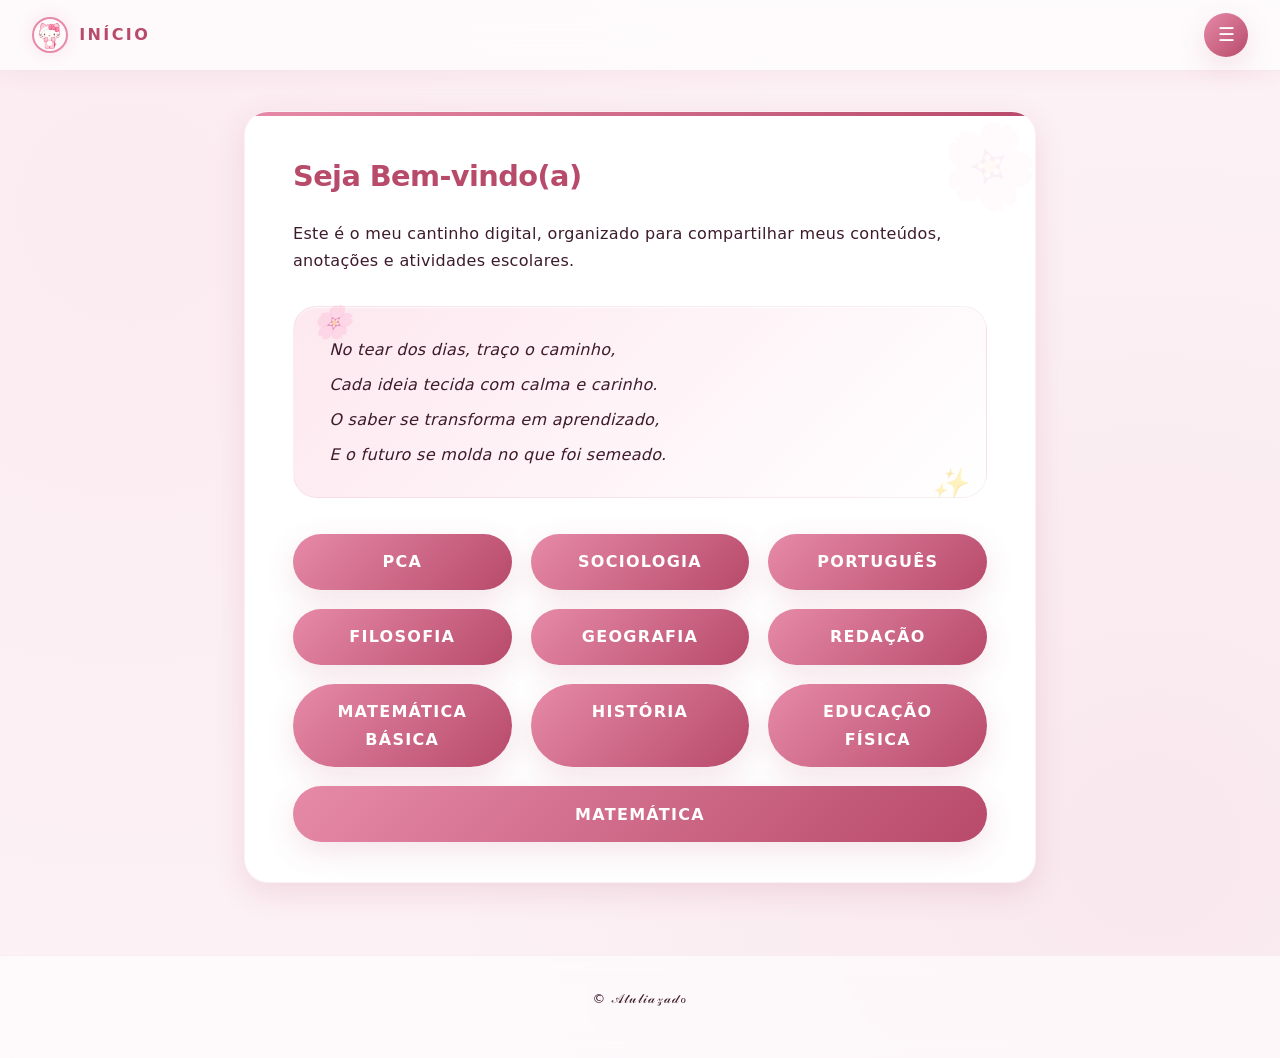
==== index.html @ c8bca0cf "Add files via upload" ====
<!DOCTYPE html>
<html lang="pt-BR">
<head>
  <meta charset="UTF-8">
  <meta name="viewport" content="width=device-width, initial-scale=1.0">
  <title>Início</title>
  <link rel="stylesheet" href="styles.css">
</head>
<body>

  <header>
    <div class="logo">
  <img src="Fofo.gif" class="logo-img" alt="Logo">
  <span>INÍCIO</span>
</div>

    
    <div class="menu-container">
      <!-- Botão Redondo com Ícone Hambúrguer (3 Linhas) -->
      <button class="menu-btn" id="menuBtn" aria-label="Abrir Menu">&#9776;</button>
      
      <!-- Menu Dropdown Oculto -->
      <nav class="dropdown-menu" id="dropdownMenu">
        <span>Navegação</span>
        <ul>
          <li><a href="index.html">Início</a></li>
          <li><a href="pca.html">PCA</a></li>
          <li><a href="redacao.html">Redação</a></li>
          <li><a href="edc.html">Educação Física</a></li>
          <li><a href="filosofia.html">Filosofia</a></li>
          <li><a href="geografia.html">Geografia</a></li>
          <li><a href="historia.html">História</a></li>
          <li><a href="matematica.html">Matemática Básica</a></li>
          <li><a href="matematicaa.html">Matemática</a></li>
        </ul>
      </nav>
    </div>
  </header>

  <main>
    <section class="welcome-card">
      <h1>Seja Bem-vindo(a)</h1>
      <p>Este é o meu cantinho digital, organizado para compartilhar meus conteúdos, anotações e atividades escolares.</p>
      
      <div class="poem">
        <p>No tear dos dias, traço o caminho,</p>
        <p>Cada ideia tecida com calma e carinho.</p>
        <p>O saber se transforma em aprendizado,</p>
        <p>E o futuro se molda no que foi semeado.</p>
      </div>

      <div class="buttons-container">
        <a href="pca.html" class="btn">PCA</a>
        <a href="sociologia.html" class="btn">Sociologia</a>
        <a href="portugues.html" class="btn">Português</a>
        <a href="filosofia.html" class="btn">Filosofia</a>
        <a href="geografia.html" class="btn">Geografia</a>
        <a href="redacao.html" class="btn">Redação</a>
        <a href="matematica.html" class ="btn">Matemática Básica</a>
        <a href="historia.html" class="btn">História</a>
        <a href="edc.html" class="btn">Educação Física</a>
        <a href="matematicaa.html" class="btn">Matemática</a>
        
      </div>
    </section>
  </main>

  <footer>
    <p>&copy; 𝒜𝓉𝓊𝓁𝒾𝒶𝓏𝒶𝒹ℴ</p>
  </footer>

  <script>
    const menuBtn = document.getElementById('menuBtn');
    const dropdownMenu = document.getElementById('dropdownMenu');

    // Abre e fecha o menu ao clicar no botão
    menuBtn.addEventListener('click', (e) => {
      e.stopPropagation();
      dropdownMenu.classList.toggle('active');
    });

    // Fecha o menu ao clicar fora dele
    document.addEventListener('click', () => {
      dropdownMenu.classList.remove('active');
    });
  </script>

</body>
</html>
---- styles.css ----
/* =========================================================
   1. RESET E VARIÁVEIS - VERSÃO SOFT & ARREDONDADA
   ========================================================= */
* {
  margin: 0;
  padding: 0;
  box-sizing: border-box;
}

:root {
  --bg-page: #fcf1f5;           /* rosa chá suave */
  --bg-card: #ffffff;
  --text-main: #3d1b2c;
  --text-muted: #a06b7e;
  --accent-primary: #e68aa8;    /* rosa principal */
  --accent-dark: #b84a6a;
  --accent-soft: #fde8ef;
  --accent-light: #fcd5e3;
  --accent-glow: #f4b8cd;
  --border-soft: #e8d0d8;
  --font-main: 'Segoe UI', 'Poppins', system-ui, sans-serif;
  --shadow-soft: 0 10px 30px rgba(184, 74, 106, 0.15);
  --shadow-hover: 0 15px 40px rgba(184, 74, 106, 0.25);
  --radius-card: 24px;
  --radius-btn: 50px;
}

body {
  font-family: var(--font-main);
  background: var(--bg-page);
  color: var(--text-main);
  line-height: 1.7;
  letter-spacing: 0.02em;
  display: flex;
  flex-direction: column;
  min-height: 100vh;
  background-image: 
    radial-gradient(circle at 10% 20%, rgba(230, 138, 168, 0.05) 0%, transparent 50%),
    radial-gradient(circle at 90% 80%, rgba(184, 74, 106, 0.05) 0%, transparent 50%);
}

/* =========================================================
   2. HEADER - GLASSMORPHISM ROSA
   ========================================================= */
header {
  background: rgba(255, 255, 255, 0.7);
  backdrop-filter: blur(20px);
  -webkit-backdrop-filter: blur(20px);
  border-bottom: 1px solid rgba(184, 74, 106, 0.1);
  padding: 0.8rem 2rem;
  display: flex;
  justify-content: space-between;
  align-items: center;
  position: sticky;
  top: 0;
  z-index: 1000;
  box-shadow: 0 4px 20px rgba(184, 74, 106, 0.06);
}

.logo {
  display: flex;
  align-items: center;
  gap: 0.7rem;
  font-size: 1rem;
  font-weight: 700;
  color: var(--accent-dark);
  text-transform: uppercase;
  letter-spacing: 0.15em;
}

.logo-img {
  width: 36px;
  height: 36px;
  object-fit: cover;
  border-radius: 50% !important;
  border: 2px solid var(--accent-primary);
  box-shadow: 0 0 20px rgba(230, 138, 168, 0.2);
  transition: transform 0.3s ease;
}

.logo-img:hover {
  transform: scale(1.05) rotate(-5deg);
}

/* =========================================================
   3. MENU DROPDOWN - BOTÃO GLASS
   ========================================================= */
.menu-container {
  position: relative;
}

.menu-btn {
  background: linear-gradient(135deg, var(--accent-primary), var(--accent-dark));
  color: #fff;
  border: none;
  width: 44px;
  height: 44px;
  border-radius: 50% !important;
  font-size: 1.2rem;
  display: flex;
  align-items: center;
  justify-content: center;
  cursor: pointer;
  box-shadow: var(--shadow-soft);
  transition: all 0.3s cubic-bezier(0.34, 1.56, 0.64, 1);
}

.menu-btn:hover {
  transform: scale(1.08) rotate(90deg);
  box-shadow: var(--shadow-hover);
}

.menu-btn:active {
  transform: scale(0.92);
}

.dropdown-menu {
  display: none;
  position: absolute;
  right: 0;
  top: 130%;
  background: rgba(255, 255, 255, 0.9);
  backdrop-filter: blur(20px);
  -webkit-backdrop-filter: blur(20px);
  border: 1px solid rgba(184, 74, 106, 0.1);
  border-radius: var(--radius-card) !important;
  padding: 0.8rem 1rem;
  min-width: 200px;
  box-shadow: var(--shadow-hover);
  z-index: 1000;
}

.dropdown-menu.active {
  display: block;
  animation: slideDown 0.25s ease forwards;
}

@keyframes slideDown {
  from {
    opacity: 0;
    transform: translateY(-10px) scale(0.95);
  }
  to {
    opacity: 1;
    transform: translateY(0) scale(1);
  }
}

.dropdown-menu span {
  display: block;
  font-size: 0.7rem;
  font-weight: 700;
  color: var(--text-muted);
  text-transform: uppercase;
  letter-spacing: 0.2em;
  margin-bottom: 0.6rem;
  padding-bottom: 0.4rem;
  border-bottom: 2px solid var(--accent-light);
}

.dropdown-menu ul {
  list-style: none;
  display: flex;
  flex-direction: column;
  gap: 0.2rem;
  padding: 0;
  margin: 0;
}

.dropdown-menu a {
  text-decoration: none;
  color: var(--text-main);
  font-weight: 600;
  font-size: 0.85rem;
  display: block;
  padding: 0.5rem 0.8rem;
  border-radius: 12px !important;
  transition: all 0.2s ease;
}

.dropdown-menu a:hover {
  background: var(--accent-soft);
  color: var(--accent-dark);
  transform: translateX(4px);
}

/* =========================================================
   4. CONTEÚDO PRINCIPAL - CARDS FLUÍDOS
   ========================================================= */
main {
  max-width: 840px;
  width: 100%;
  margin: 2.5rem auto;
  padding: 0 1.5rem;
  flex: 1;
}

.welcome-card {
  background: var(--bg-card);
  border: 1px solid rgba(184, 74, 106, 0.08);
  border-radius: var(--radius-card) !important;
  padding: 2.5rem 3rem;
  margin-bottom: 2rem;
  box-shadow: var(--shadow-soft);
  position: relative;
  overflow: hidden;
  transition: box-shadow 0.3s ease;
}

.welcome-card:hover {
  box-shadow: var(--shadow-hover);
}

.welcome-card::before {
  content: '🌸';
  position: absolute;
  top: -15px;
  right: -5px;
  font-size: 5rem;
  opacity: 0.06;
  transform: rotate(20deg);
}

.welcome-card::after {
  content: '';
  position: absolute;
  top: 0;
  left: 0;
  right: 0;
  height: 4px;
  background: linear-gradient(90deg, var(--accent-primary), var(--accent-dark), var(--accent-primary));
  background-size: 200% 100%;
  animation: gradientMove 3s ease infinite;
}

@keyframes gradientMove {
  0%, 100% { background-position: 0% 50%; }
  50% { background-position: 100% 50%; }
}

h1 {
  font-size: 1.8rem;
  font-weight: 800;
  color: var(--accent-dark);
  margin-bottom: 1.2rem;
  letter-spacing: -0.02em;
}

h1 .emoji {
  font-size: 1.6rem;
}

h1 .highlight {
  background: linear-gradient(135deg, var(--accent-primary), var(--accent-dark));
  -webkit-background-clip: text;
  -webkit-text-fill-color: transparent;
  background-clip: text;
}

p {
  margin-bottom: 1rem;
  color: var(--text-main);
}

p .highlight-text {
  color: var(--accent-dark);
  font-weight: 600;
}

.poem {
  margin: 2rem 0;
  padding: 1.8rem 2.2rem;
  background: linear-gradient(135deg, var(--accent-soft), #fff);
  border-radius: var(--radius-card) !important;
  border: 1px solid rgba(184, 74, 106, 0.08);
  font-style: italic;
  position: relative;
  box-shadow: inset 0 1px 0 rgba(255,255,255,0.8);
}

.poem::before {
  content: '🌸';
  position: absolute;
  top: -12px;
  left: 18px;
  font-size: 2rem;
  opacity: 0.4;
}

.poem::after {
  content: '✨';
  position: absolute;
  bottom: -10px;
  right: 18px;
  font-size: 1.8rem;
  opacity: 0.3;
}

.poem p {
  margin-bottom: 0.5rem;
  color: var(--text-main);
}

.poem p:last-child {
  margin-bottom: 0;
}

.buttons-container {
  display: flex;
  gap: 1.2rem;
  margin-top: 2.2rem;
  flex-wrap: wrap;
}

.btn {
  display: inline-block;
  padding: 0.9rem 2rem;
  background: linear-gradient(135deg, var(--accent-primary), var(--accent-dark));
  color: #ffffff;
  text-decoration: none;
  font-weight: 700;
  letter-spacing: 0.08em;
  text-transform: uppercase;
  border: none;
  border-radius: var(--radius-btn) !important;
  box-shadow: var(--shadow-soft);
  transition: all 0.3s cubic-bezier(0.34, 1.56, 0.64, 1);
  text-align: center;
  flex: 1;
  min-width: 200px;
  position: relative;
  overflow: hidden;
}

.btn::before {
  content: '';
  position: absolute;
  top: 0;
  left: -100%;
  width: 100%;
  height: 100%;
  background: linear-gradient(90deg, transparent, rgba(255,255,255,0.2), transparent);
  transition: left 0.5s ease;
}

.btn:hover::before {
  left: 100%;
}

.btn:hover {
  transform: translateY(-3px) scale(1.02);
  box-shadow: var(--shadow-hover);
}

.btn:active {
  transform: scale(0.96);
}

.btn-outline {
  background: transparent;
  color: var(--accent-dark);
  border: 2px solid var(--accent-primary);
  box-shadow: none;
}

.btn-outline::before {
  display: none;
}

.btn-outline:hover {
  background: var(--accent-primary);
  color: #fff;
  border-color: var(--accent-primary);
}

footer {
  background: rgba(255, 255, 255, 0.6);
  backdrop-filter: blur(10px);
  -webkit-backdrop-filter: blur(10px);
  border-top: 1px solid rgba(184, 74, 106, 0.06);
  text-align: center;
  padding: 2rem;
  font-size: 0.8rem;
  letter-spacing: 0.1em;
  color: var(--text-muted);
  font-weight: 500;
}

footer .heart {
  color: var(--accent-primary);
  display: inline-block;
  animation: heartbeat 1.5s ease-in-out infinite;
}

@keyframes heartbeat {
  0%, 100% { transform: scale(1); }
  14% { transform: scale(1.2); }
  28% { transform: scale(1); }
  42% { transform: scale(1.15); }
  70% { transform: scale(1); }
}

/* =========================================================
   5. RESPONSIVIDADE
   ========================================================= */
@media (max-width: 640px) {
  header {
    padding: 0.6rem 1.2rem;
  }

  .logo {
    font-size: 0.75rem;
    gap: 0.5rem;
  }

  .logo-img {
    width: 30px;
    height: 30px;
  }

  .welcome-card {
    padding: 1.5rem 1.2rem;
    border-radius: 18px !important;
  }

  .welcome-card::before {
    font-size: 3.5rem;
    top: -10px;
  }

  h1 {
    font-size: 1.3rem;
  }

  .poem {
    padding: 1.2rem 1.2rem;
    border-radius: 18px !important;
  }

  .poem::before {
    font-size: 1.4rem;
    top: -10px;
    left: 12px;
  }

  .poem::after {
    font-size: 1.2rem;
    bottom: -8px;
    right: 12px;
  }

  .buttons-container {
    flex-direction: column;
    gap: 0.8rem;
  }

  .btn {
    width: 100%;
    min-width: unset;
    padding: 0.8rem 1.2rem;
  }

  .menu-btn {
    width: 40px;
    height: 40px;
    font-size: 1rem;
  }

  .dropdown-menu {
    min-width: 170px;
    right: -5px;
    border-radius: 18px !important;
  }
}

/* =========================================================
   6. DETALHES EXTRAS
   ========================================================= */

/* Links normais com estilo fofo */
a:not(.btn):not(.dropdown-menu a) {
  color: var(--accent-dark);
  text-decoration: none;
  font-weight: 600;
  border-bottom: 2px solid var(--accent-light);
  transition: all 0.2s ease;
}

a:not(.btn):not(.dropdown-menu a):hover {
  color: var(--accent-primary);
  border-bottom-color: var(--accent-primary);
}

/* Scrollbar personalizada rosinha arredondada */
::-webkit-scrollbar {
  width: 8px;
}

::-webkit-scrollbar-track {
  background: var(--bg-page);
  border-radius: 10px;
}

::-webkit-scrollbar-thumb {
  background: linear-gradient(180deg, var(--accent-primary), var(--accent-dark));
  border-radius: 10px;
}

::-webkit-scrollbar-thumb:hover {
  background: var(--accent-dark);
}

/* Seleção de texto rosinha */
::selection {
  background: var(--accent-primary);
  color: #ffffff;
}

::-moz-selection {
  background: var(--accent-primary);
  color: #ffffff;
}

/* Animação de entrada suave */
.welcome-card, .poem {
  animation: fadeUp 0.6s ease forwards;
}

@keyframes fadeUp {
  from {
    opacity: 0;
    transform: translateY(20px);
  }
  to {
    opacity: 1;
    transform: translateY(0);
  }
}
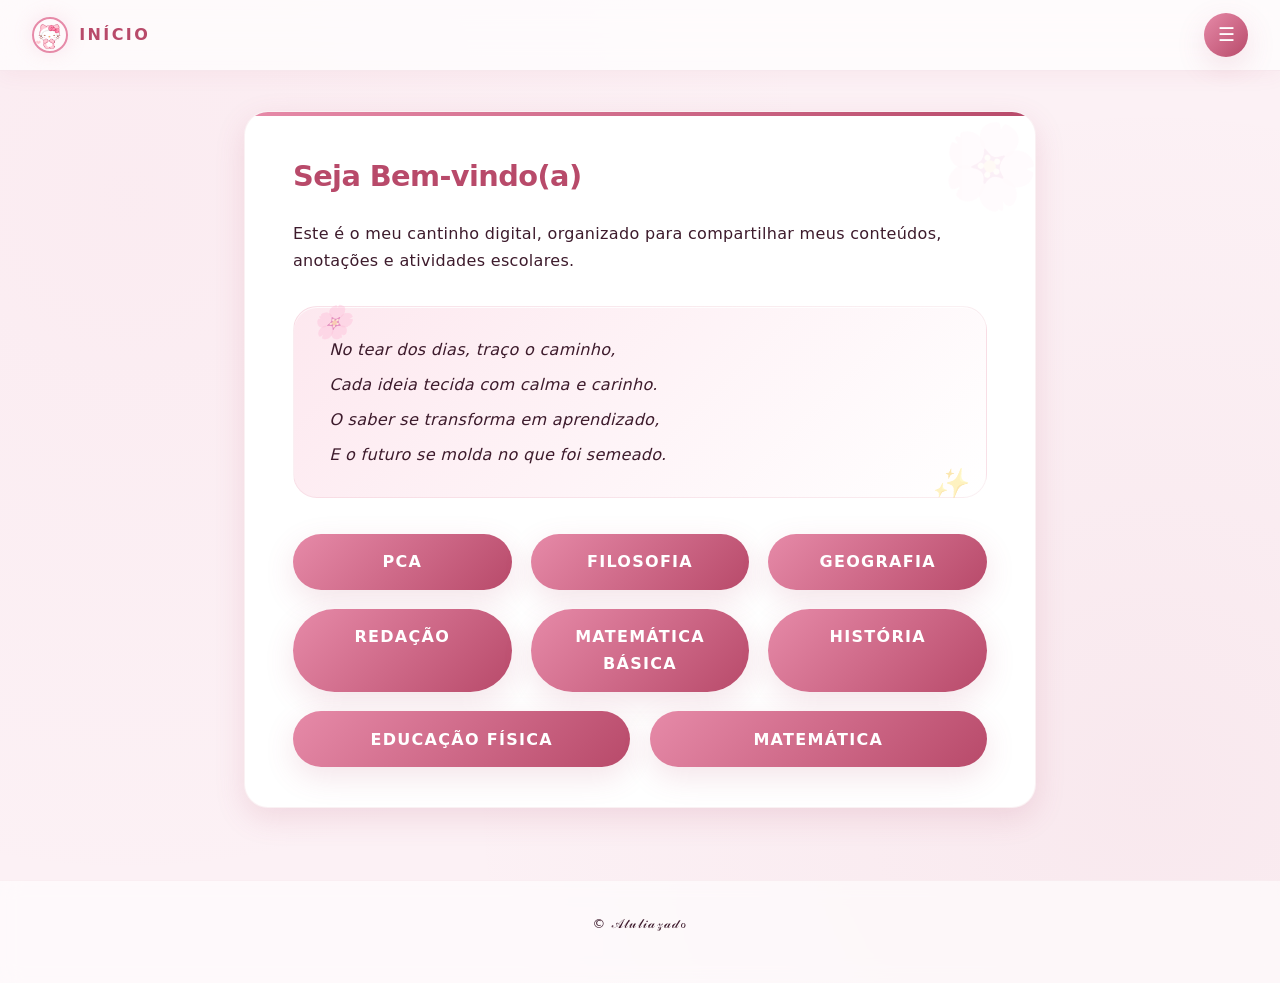
==== commit 899f5311: "Remove links to Sociologia and Português Removed links to 'Sociologia' and 'Português' from buttons." ====
--- a/index.html
+++ b/index.html
@@ -51,8 +51,6 @@
 
       <div class="buttons-container">
         <a href="pca.html" class="btn">PCA</a>
-        <a href="sociologia.html" class="btn">Sociologia</a>
-        <a href="portugues.html" class="btn">Português</a>
         <a href="filosofia.html" class="btn">Filosofia</a>
         <a href="geografia.html" class="btn">Geografia</a>
         <a href="redacao.html" class="btn">Redação</a>
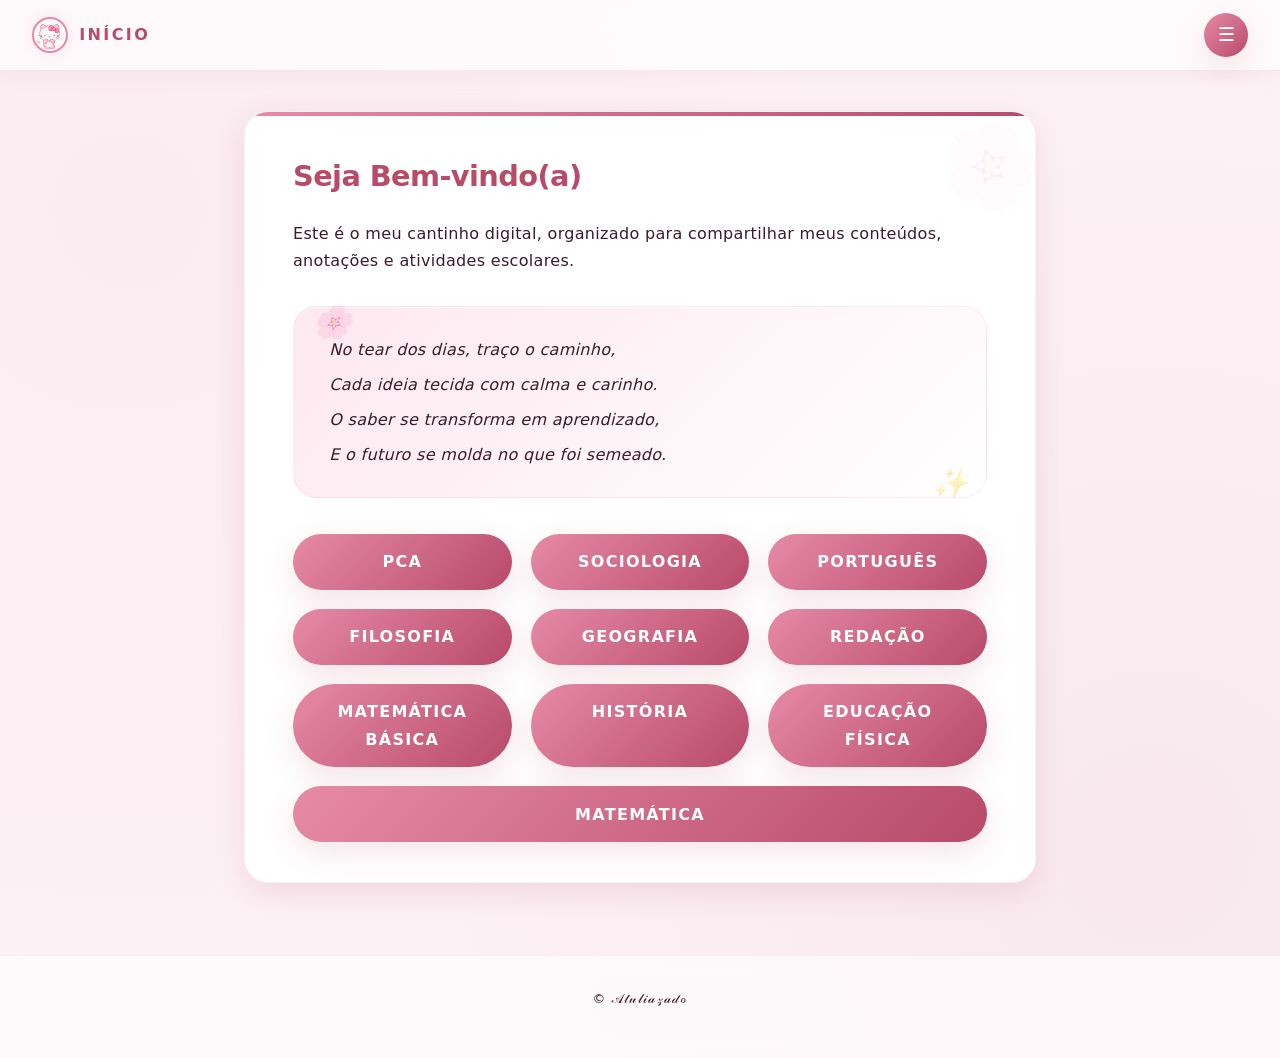
==== commit a9fca344: "Add files via upload" ====
--- a/index.html
+++ b/index.html
@@ -51,6 +51,8 @@
 
       <div class="buttons-container">
         <a href="pca.html" class="btn">PCA</a>
+        <a href="sociologia.html" class="btn">Sociologia</a>
+        <a href="portugues.html" class="btn">Português</a>
         <a href="filosofia.html" class="btn">Filosofia</a>
         <a href="geografia.html" class="btn">Geografia</a>
         <a href="redacao.html" class="btn">Redação</a>
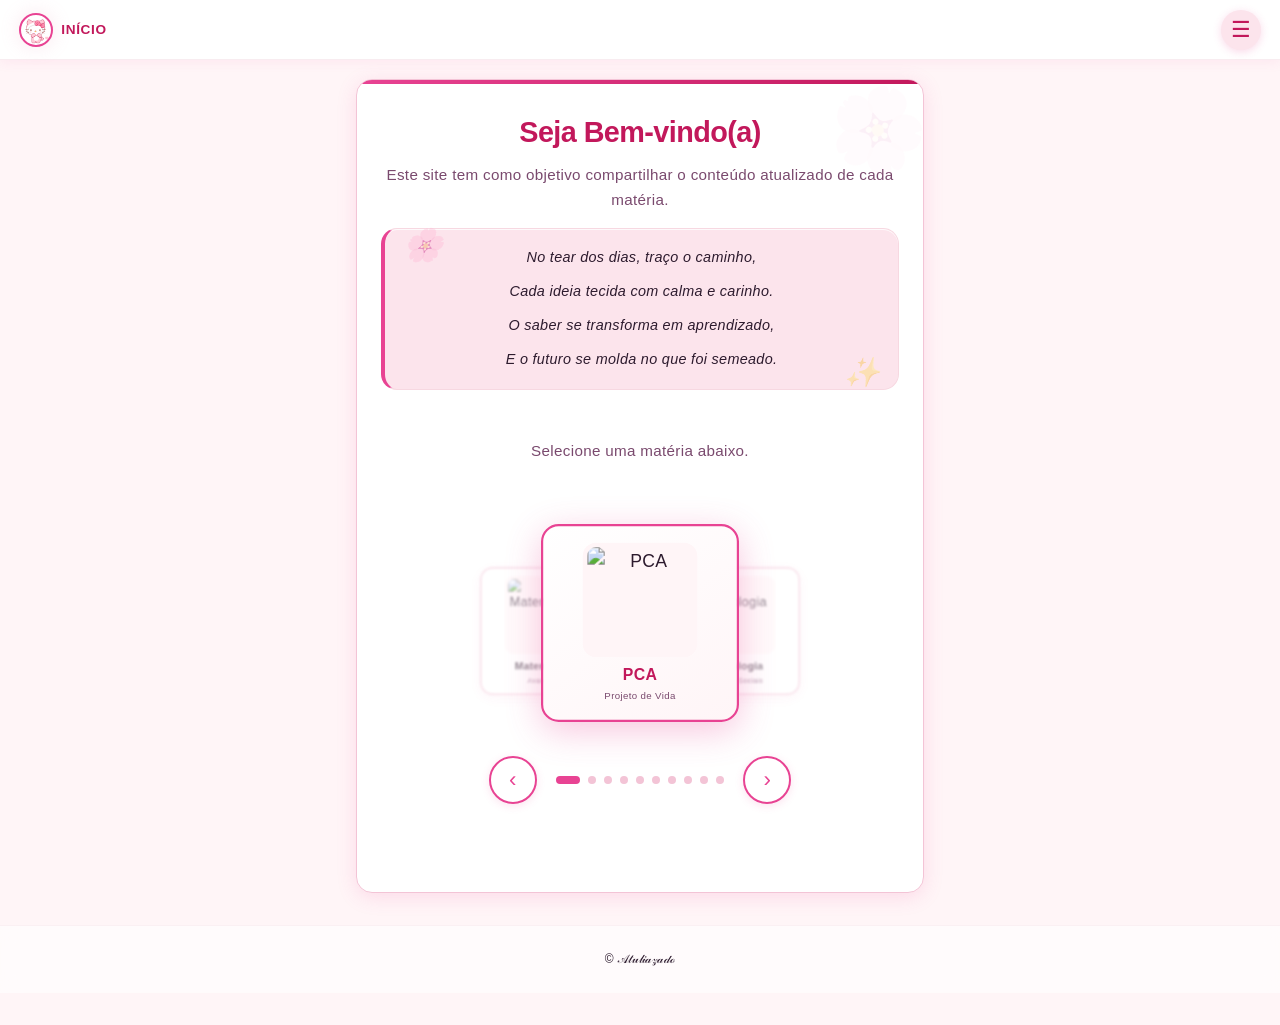
==== commit 52b1d092: "Enhance layout with CSS variables and style updates Added CSS variables and styles for layout and de" ====
--- a/index.html
+++ b/index.html
@@ -2,24 +2,566 @@
 <html lang="pt-BR">
 <head>
   <meta charset="UTF-8">
-  <meta name="viewport" content="width=device-width, initial-scale=1.0">
+  <meta name="viewport" content="width=device-width, initial-scale=1.0, maximum-scale=1.0, user-scalable=no">
   <title>Início</title>
   <link rel="stylesheet" href="styles.css">
+  <style>
+    /* =========================================================
+       RESET E VARIÁVEIS - TOM ROSA
+       ========================================================= */
+    :root {
+      --accent-primary: #E84393;
+      --accent-dark: #C2185B;
+      --accent-soft: #FCE4EC;
+      --accent-light: #F8BBD0;
+      --accent-gradient: linear-gradient(135deg, #E84393, #C2185B);
+      --bg-page: #FFF5F7;
+      --bg-card: #FFFFFF;
+      --text-main: #2D1B2E;
+      --text-muted: #7A4A6E;
+      --border-soft: #F3C4D6;
+      --shadow-soft: 0 4px 20px rgba(232, 67, 147, 0.15);
+      --radius-card: 16px;
+    }
+
+    * {
+      margin: 0;
+      padding: 0;
+      box-sizing: border-box;
+    }
+
+    body {
+      font-family: -apple-system, BlinkMacSystemFont, 'Segoe UI', Roboto, sans-serif;
+      background: var(--bg-page);
+      color: var(--text-main);
+      line-height: 1.6;
+      min-height: 100vh;
+      overflow-x: hidden;
+      padding-bottom: 2rem;
+      -webkit-tap-highlight-color: transparent;
+    }
+
+    /* =========================================================
+       HEADER - LOGO MENOR
+       ========================================================= */
+    header {
+      display: flex;
+      justify-content: space-between;
+      align-items: center;
+      padding: 0.6rem 1.2rem;
+      background: var(--bg-card);
+      box-shadow: 0 2px 12px rgba(232, 67, 147, 0.08);
+      position: sticky;
+      top: 0;
+      z-index: 100;
+      backdrop-filter: blur(12px);
+      -webkit-backdrop-filter: blur(12px);
+      background: rgba(255, 255, 255, 0.92);
+    }
+
+    .logo {
+      display: flex;
+      align-items: center;
+      gap: 0.5rem;
+      font-weight: 700;
+      font-size: 0.95rem;
+      color: var(--accent-dark);
+      text-decoration: none;
+    }
+
+    .logo-img {
+      width: 34px;
+      height: 34px;
+      border-radius: 50% !important;
+      object-fit: cover;
+      border: 2px solid var(--accent-primary);
+    }
+
+    .logo span {
+      font-size: 0.85rem;
+      letter-spacing: 0.05em;
+    }
+
+    /* Menu */
+    .menu-container {
+      position: relative;
+    }
+
+    .menu-btn {
+      width: 40px;
+      height: 40px;
+      border-radius: 50% !important;
+      border: none;
+      background: var(--accent-soft);
+      color: var(--accent-dark);
+      font-size: 1.4rem;
+      cursor: pointer;
+      display: flex;
+      align-items: center;
+      justify-content: center;
+      transition: all 0.2s ease;
+      box-shadow: 0 2px 8px rgba(232, 67, 147, 0.2);
+    }
+
+    .menu-btn:active {
+      transform: scale(0.92);
+    }
+
+    .dropdown-menu {
+      display: none;
+      position: absolute;
+      top: calc(100% + 10px);
+      right: 0;
+      background: var(--bg-card);
+      border-radius: var(--radius-card) !important;
+      box-shadow: 0 12px 40px rgba(0, 0, 0, 0.12);
+      padding: 1rem 0;
+      min-width: 210px;
+      border: 1px solid var(--border-soft);
+      z-index: 200;
+    }
+
+    .dropdown-menu.active {
+      display: block;
+      animation: slideDown 0.2s ease;
+    }
+
+    @keyframes slideDown {
+      from { opacity: 0; transform: translateY(-8px); }
+      to { opacity: 1; transform: translateY(0); }
+    }
+
+    .dropdown-menu span {
+      display: block;
+      padding: 0.2rem 1.2rem 0.6rem;
+      font-weight: 700;
+      font-size: 0.7rem;
+      text-transform: uppercase;
+      letter-spacing: 0.1em;
+      color: var(--text-muted);
+      border-bottom: 2px solid var(--accent-soft);
+    }
+
+    .dropdown-menu ul {
+      list-style: none;
+      padding: 0.4rem 0;
+    }
+
+    .dropdown-menu ul li a {
+      display: block;
+      padding: 0.5rem 1.2rem;
+      color: var(--text-main);
+      text-decoration: none;
+      font-weight: 500;
+      font-size: 0.9rem;
+      transition: background 0.15s ease;
+    }
+
+    .dropdown-menu ul li a:active {
+      background: var(--accent-soft);
+    }
+
+    /* =========================================================
+       MAIN - WELCOME
+       ========================================================= */
+    main {
+      max-width: 600px;
+      margin: 0 auto;
+      padding: 0 1rem;
+    }
+
+    .welcome-card {
+      background: var(--bg-card);
+      border-radius: var(--radius-card) !important;
+      padding: 1.8rem 1.5rem 2rem;
+      box-shadow: var(--shadow-soft);
+      margin-top: 1.2rem;
+      text-align: center;
+      border: 1px solid var(--border-soft);
+    }
+
+    .welcome-card h1 {
+      font-size: 1.8rem;
+      color: var(--accent-dark);
+      margin-bottom: 0.5rem;
+    }
+
+    .welcome-card h1 .highlight {
+      color: var(--accent-primary);
+    }
+
+    .welcome-card > p {
+      color: var(--text-muted);
+      font-size: 0.95rem;
+      margin-bottom: 1rem;
+    }
+
+    .poem {
+      background: var(--accent-soft);
+      border-radius: 16px !important;
+      padding: 1rem 1.2rem;
+      margin: 1rem 0 1.5rem;
+      font-style: italic;
+      line-height: 1.8;
+      color: var(--accent-dark);
+      font-size: 0.9rem;
+      border-left: 4px solid var(--accent-primary);
+    }
+
+    /* =========================================================
+       CARROSSEL 3D - COM IMAGENS
+       ========================================================= */
+    .carousel-wrapper {
+      position: relative;
+      width: 100%;
+      padding: 1.5rem 0 2.5rem;
+      margin: 0.5rem 0 1rem;
+      overflow: hidden;
+      touch-action: pan-y;
+    }
+
+    .carousel-container {
+      display: flex;
+      align-items: center;
+      justify-content: center;
+      position: relative;
+      height: 240px;
+      perspective: 1000px;
+      width: 100%;
+    }
+
+    .carousel-track {
+      display: flex;
+      align-items: center;
+      justify-content: center;
+      position: relative;
+      width: 100%;
+      height: 100%;
+      transition: transform 0.5s cubic-bezier(0.25, 0.46, 0.45, 0.94);
+      will-change: transform;
+    }
+
+    /* CARDS QUADRADOS COM IMAGENS */
+    .carousel-item {
+      position: absolute;
+      width: 160px;
+      height: 160px;
+      padding: 0.5rem;
+      background: var(--bg-card);
+      border-radius: var(--radius-card) !important;
+      box-shadow: 0 4px 16px rgba(232, 67, 147, 0.1);
+      border: 2px solid var(--border-soft);
+      text-align: center;
+      transition: all 0.5s cubic-bezier(0.25, 0.46, 0.45, 0.94);
+      cursor: pointer;
+      -webkit-tap-highlight-color: transparent;
+      will-change: transform, opacity, filter;
+      backface-visibility: hidden;
+      display: flex;
+      flex-direction: column;
+      align-items: center;
+      justify-content: center;
+      overflow: hidden;
+    }
+
+    .carousel-item:active {
+      transform: scale(0.95) !important;
+    }
+
+    .carousel-item .item-image {
+      width: 70%;
+      height: 70%;
+      object-fit: contain;
+      border-radius: 12px !important;
+      display: block;
+      margin-bottom: 0.2rem;
+      background: var(--bg-page);
+      padding: 4px;
+    }
+
+    .carousel-item .item-label {
+      font-weight: 700;
+      font-size: 0.8rem;
+      color: var(--text-main);
+      display: block;
+      margin-top: 0.1rem;
+    }
+
+    .carousel-item .item-sub {
+      font-size: 0.55rem;
+      color: var(--text-muted);
+      font-weight: 500;
+      display: block;
+    }
+
+    /* Posições dos itens no carrossel 3D */
+    .carousel-item.center {
+      z-index: 10;
+      transform: scale(1.1) translateX(0) translateY(0);
+      opacity: 1;
+      filter: blur(0);
+      border-color: var(--accent-primary);
+      box-shadow: 0 8px 32px rgba(232, 67, 147, 0.3);
+      width: 180px;
+      height: 180px;
+      background: linear-gradient(145deg, #FFFFFF, #FFF5F7);
+    }
+
+    .carousel-item.center .item-image {
+      width: 65%;
+      height: 65%;
+    }
+
+    .carousel-item.center .item-label {
+      color: var(--accent-dark);
+      font-size: 0.9rem;
+    }
+
+    .carousel-item.left {
+      z-index: 5;
+      transform: scale(0.8) translateX(-75%) translateY(10px);
+      opacity: 0.5;
+      filter: blur(1px);
+      border-color: var(--border-soft);
+    }
+
+    .carousel-item.right {
+      z-index: 5;
+      transform: scale(0.8) translateX(75%) translateY(10px);
+      opacity: 0.5;
+      filter: blur(1px);
+      border-color: var(--border-soft);
+    }
+
+    .carousel-item.hidden {
+      z-index: 1;
+      transform: scale(0.6) translateX(0) translateY(25px);
+      opacity: 0;
+      filter: blur(3px);
+      pointer-events: none;
+    }
+
+    /* =========================================================
+       BOTÕES DE NAVEGAÇÃO DO CARROSSEL - ROSA
+       ========================================================= */
+    .carousel-nav {
+      display: flex;
+      justify-content: center;
+      gap: 1.2rem;
+      margin-top: 0.8rem;
+      align-items: center;
+    }
+
+    .carousel-nav .nav-btn {
+      width: 48px;
+      height: 48px;
+      border-radius: 50% !important;
+      border: 2px solid var(--accent-primary);
+      background: var(--bg-card);
+      color: var(--accent-primary);
+      font-size: 1.4rem;
+      cursor: pointer;
+      display: flex;
+      align-items: center;
+      justify-content: center;
+      transition: all 0.2s ease;
+      box-shadow: 0 2px 8px rgba(232, 67, 147, 0.15);
+      -webkit-tap-highlight-color: transparent;
+      touch-action: manipulation;
+    }
+
+    .carousel-nav .nav-btn:active {
+      transform: scale(0.9);
+      background: var(--accent-primary);
+      color: #fff;
+    }
+
+    .carousel-nav .nav-btn:disabled {
+      opacity: 0.3;
+      pointer-events: none;
+    }
+
+    .carousel-nav .dots {
+      display: flex;
+      gap: 0.5rem;
+      align-items: center;
+    }
+
+    .carousel-nav .dot {
+      width: 8px;
+      height: 8px;
+      border-radius: 50% !important;
+      background: var(--border-soft);
+      border: none;
+      padding: 0;
+      cursor: pointer;
+      transition: all 0.3s ease;
+      touch-action: manipulation;
+    }
+
+    .carousel-nav .dot.active {
+      background: var(--accent-primary);
+      width: 24px;
+      border-radius: 12px !important;
+    }
+
+    /* =========================================================
+       FOOTER
+       ========================================================= */
+    footer {
+      text-align: center;
+      padding: 1.5rem 1rem 0.5rem;
+      color: var(--text-muted);
+      font-size: 0.75rem;
+      font-weight: 500;
+      letter-spacing: 0.03em;
+    }
+
+    /* =========================================================
+       RESPONSIVIDADE
+       ========================================================= */
+    @media (max-width: 480px) {
+      .carousel-container {
+        height: 200px;
+      }
+
+      .carousel-item {
+        width: 130px;
+        height: 130px;
+        padding: 0.4rem;
+      }
+
+      .carousel-item .item-image {
+        width: 65%;
+        height: 65%;
+      }
+
+      .carousel-item .item-label {
+        font-size: 0.7rem;
+      }
+
+      .carousel-item .item-sub {
+        font-size: 0.5rem;
+      }
+
+      .carousel-item.center {
+        width: 150px;
+        height: 150px;
+        transform: scale(1.05) translateX(0) translateY(0);
+      }
+
+      .carousel-item.center .item-image {
+        width: 60%;
+        height: 60%;
+      }
+
+      .carousel-item.center .item-label {
+        font-size: 0.8rem;
+      }
+
+      .carousel-item.left {
+        transform: scale(0.75) translateX(-70%) translateY(8px);
+      }
+
+      .carousel-item.right {
+        transform: scale(0.75) translateX(70%) translateY(8px);
+      }
+
+      .carousel-nav .nav-btn {
+        width: 40px;
+        height: 40px;
+        font-size: 1.1rem;
+      }
+
+      .welcome-card h1 {
+        font-size: 1.5rem;
+      }
+
+      .welcome-card {
+        padding: 1.2rem 1rem 1.5rem;
+      }
+
+      /* Logo menor no celular */
+      .logo-img {
+        width: 30px;
+        height: 30px;
+      }
+
+      .logo span {
+        font-size: 0.75rem;
+      }
+
+      .menu-btn {
+        width: 36px;
+        height: 36px;
+        font-size: 1.2rem;
+      }
+    }
+
+    @media (max-width: 360px) {
+      .carousel-container {
+        height: 170px;
+      }
+
+      .carousel-item {
+        width: 110px;
+        height: 110px;
+        padding: 0.3rem;
+      }
+
+      .carousel-item .item-image {
+        width: 60%;
+        height: 60%;
+      }
+
+      .carousel-item .item-label {
+        font-size: 0.6rem;
+      }
+
+      .carousel-item.center {
+        width: 130px;
+        height: 130px;
+        transform: scale(1.0) translateX(0) translateY(0);
+      }
+
+      .carousel-item.center .item-image {
+        width: 55%;
+        height: 55%;
+      }
+
+      .carousel-item.center .item-label {
+        font-size: 0.7rem;
+      }
+
+      .carousel-item.left {
+        transform: scale(0.7) translateX(-65%) translateY(6px);
+      }
+
+      .carousel-item.right {
+        transform: scale(0.7) translateX(65%) translateY(6px);
+      }
+
+      .logo-img {
+        width: 26px;
+        height: 26px;
+      }
+
+      .logo span {
+        font-size: 0.65rem;
+      }
+    }
+  </style>
 </head>
 <body>
 
   <header>
     <div class="logo">
-  <img src="Fofo.gif" class="logo-img" alt="Logo">
-  <span>INÍCIO</span>
-</div>
-
-    
+      <img src="Fofo.gif" class="logo-img" alt="Logo">
+      <span>INÍCIO</span>
+    </div>
+
     <div class="menu-container">
-      <!-- Botão Redondo com Ícone Hambúrguer (3 Linhas) -->
       <button class="menu-btn" id="menuBtn" aria-label="Abrir Menu">&#9776;</button>
-      
-      <!-- Menu Dropdown Oculto -->
       <nav class="dropdown-menu" id="dropdownMenu">
         <span>Navegação</span>
         <ul>
@@ -40,27 +582,33 @@
   <main>
     <section class="welcome-card">
       <h1>Seja Bem-vindo(a)</h1>
-      <p>Este é o meu cantinho digital, organizado para compartilhar meus conteúdos, anotações e atividades escolares.</p>
-      
+      <p>Este site tem como objetivo compartilhar o conteúdo atualizado de cada matéria.</p>
+
       <div class="poem">
         <p>No tear dos dias, traço o caminho,</p>
         <p>Cada ideia tecida com calma e carinho.</p>
         <p>O saber se transforma em aprendizado,</p>
         <p>E o futuro se molda no que foi semeado.</p>
       </div>
-
-      <div class="buttons-container">
-        <a href="pca.html" class="btn">PCA</a>
-        <a href="sociologia.html" class="btn">Sociologia</a>
-        <a href="portugues.html" class="btn">Português</a>
-        <a href="filosofia.html" class="btn">Filosofia</a>
-        <a href="geografia.html" class="btn">Geografia</a>
-        <a href="redacao.html" class="btn">Redação</a>
-        <a href="matematica.html" class ="btn">Matemática Básica</a>
-        <a href="historia.html" class="btn">História</a>
-        <a href="edc.html" class="btn">Educação Física</a>
-        <a href="matematicaa.html" class="btn">Matemática</a>
-        
+      <br />
+      <p>Selecione uma matéria abaixo.</p>
+
+      <!-- =========================================================
+           CARROSSEL 3D COM IMAGENS
+           ========================================================= -->
+      <div class="carousel-wrapper">
+        <div class="carousel-container" id="carouselContainer">
+          <div class="carousel-track" id="carouselTrack">
+            <!-- Os itens serão inseridos via JavaScript -->
+          </div>
+        </div>
+
+        <!-- Navegação -->
+        <div class="carousel-nav">
+          <button class="nav-btn" id="prevBtn" aria-label="Anterior">‹</button>
+          <div class="dots" id="dotsContainer"></div>
+          <button class="nav-btn" id="nextBtn" aria-label="Próximo">›</button>
+        </div>
       </div>
     </section>
   </main>
@@ -69,20 +617,364 @@
     <p>&copy; 𝒜𝓉𝓊𝓁𝒾𝒶𝓏𝒶𝒹ℴ</p>
   </footer>
 
+  <!-- =========================================================
+       JAVASCRIPT - CARROSSEL 3D COM IMAGENS
+       ========================================================= -->
   <script>
+    // =========================================================
+    // 1. DADOS DOS ITENS COM IMAGENS (pasta img/)
+    // =========================================================
+    const itemsData = [
+      { 
+        icon: 'img/um.gif', 
+        label: 'PCA', 
+        sub: 'Projeto de Vida', 
+        link: 'pca.html' 
+      },
+      { 
+        icon: 'img/A2.gif', 
+        label: 'Sociologia', 
+        sub: 'Estudos Sociais', 
+        link: 'sociologia.html' 
+      },
+      { 
+        icon: 'img/A3.gif', 
+        label: 'Português', 
+        sub: 'Língua & Literatura', 
+        link: 'portugues.html' 
+      },
+      { 
+        icon: 'img/A4.gif', 
+        label: 'Filosofia', 
+        sub: 'Pensamento Crítico', 
+        link: 'filosofia.html' 
+      },
+      { 
+        icon: 'img/Um.gif', 
+        label: 'Geografia', 
+        sub: 'Espaço & Sociedade', 
+        link: 'geografia.html' 
+      },
+      { 
+        icon: 'img/A5.gif', 
+        label: 'Redação', 
+        sub: 'Escrita Criativa', 
+        link: 'redacao.html' 
+      },
+      { 
+        icon: 'img/A6.gif', 
+        label: 'Mat. Básica', 
+        sub: 'Fundamentos', 
+        link: 'matematica.html' 
+      },
+      { 
+        icon: 'img/A7.gif', 
+        label: 'História', 
+        sub: 'Tempo & Memória', 
+        link: 'historia.html' 
+      },
+      { 
+        icon: 'img/A8.gif', 
+        label: 'Educação Física', 
+        sub: 'Movimento & Saúde', 
+        link: 'edc.html' 
+      },
+      { 
+        icon: 'img/Quatro.gif', 
+        label: 'Matemática', 
+        sub: 'Avançada', 
+        link: 'matematicaa.html' 
+      }
+    ];
+
+    // =========================================================
+    // 2. ESTADO DO CARROSSEL
+    // =========================================================
+    let currentIndex = 0;
+    const totalItems = itemsData.length;
+    let autoPlayInterval = null;
+    let isTransitioning = false;
+    let touchStartX = 0;
+    let touchEndX = 0;
+    let isDragging = false;
+
+    const track = document.getElementById('carouselTrack');
+    const dotsContainer = document.getElementById('dotsContainer');
+    const prevBtn = document.getElementById('prevBtn');
+    const nextBtn = document.getElementById('nextBtn');
+
+    // =========================================================
+    // 3. RENDERIZAÇÃO DOS ITENS COM IMAGENS
+    // =========================================================
+    function renderItems() {
+      track.innerHTML = '';
+      itemsData.forEach((item, index) => {
+        const div = document.createElement('div');
+        div.className = 'carousel-item';
+        div.dataset.index = index;
+        div.innerHTML = `
+          <img src="${item.icon}" alt="${item.label}" class="item-image" loading="lazy">
+          <span class="item-label">${item.label}</span>
+          <span class="item-sub">${item.sub}</span>
+        `;
+        // Ao clicar no item, navega para o link
+        div.addEventListener('click', () => {
+          window.location.href = item.link;
+        });
+        // Acessibilidade: tecla Enter
+        div.setAttribute('role', 'button');
+        div.setAttribute('tabindex', '0');
+        div.addEventListener('keydown', (e) => {
+          if (e.key === 'Enter' || e.key === ' ') {
+            e.preventDefault();
+            window.location.href = item.link;
+          }
+        });
+        track.appendChild(div);
+      });
+
+      // Cria os dots
+      dotsContainer.innerHTML = '';
+      for (let i = 0; i < totalItems; i++) {
+        const dot = document.createElement('button');
+        dot.className = 'dot';
+        dot.setAttribute('aria-label', `Ir para item ${i + 1}`);
+        dot.dataset.index = i;
+        dot.addEventListener('click', () => goTo(i));
+        dotsContainer.appendChild(dot);
+      }
+
+      updateCarousel();
+    }
+
+    // =========================================================
+    // 4. ATUALIZAÇÃO DAS POSIÇÕES
+    // =========================================================
+    function updateCarousel() {
+      const items = track.querySelectorAll('.carousel-item');
+      const total = items.length;
+
+      items.forEach((item, index) => {
+        // Remove todas as classes de posição
+        item.classList.remove('center', 'left', 'right', 'hidden');
+
+        // Calcula a distância circular do índice atual
+        let diff = index - currentIndex;
+        // Ajusta para a menor distância circular
+        if (diff > total / 2) diff -= total;
+        if (diff < -total / 2) diff += total;
+
+        if (diff === 0) {
+          item.classList.add('center');
+        } else if (diff === -1 || diff === total - 1) {
+          item.classList.add('left');
+        } else if (diff === 1 || diff === -(total - 1)) {
+          item.classList.add('right');
+        } else {
+          item.classList.add('hidden');
+        }
+      });
+
+      // Atualiza dots
+      const dots = dotsContainer.querySelectorAll('.dot');
+      dots.forEach((dot, i) => {
+        dot.classList.toggle('active', i === currentIndex);
+      });
+
+      // Atualiza estado dos botões (loop infinito, sempre habilitados)
+      prevBtn.disabled = false;
+      nextBtn.disabled = false;
+    }
+
+    // =========================================================
+    // 5. NAVEGAÇÃO
+    // =========================================================
+    function goTo(index) {
+      if (isTransitioning) return;
+      if (index < 0) index = totalItems - 1;
+      if (index >= totalItems) index = 0;
+      if (index === currentIndex) return;
+
+      isTransitioning = true;
+      currentIndex = index;
+      updateCarousel();
+
+      // Pequeno delay para permitir a transição CSS
+      setTimeout(() => {
+        isTransitioning = false;
+      }, 550);
+    }
+
+    function prev() {
+      goTo(currentIndex - 1);
+      resetAutoPlay();
+    }
+
+    function next() {
+      goTo(currentIndex + 1);
+      resetAutoPlay();
+    }
+
+    // =========================================================
+    // 6. AUTOPLAY
+    // =========================================================
+    function startAutoPlay() {
+      if (autoPlayInterval) clearInterval(autoPlayInterval);
+      autoPlayInterval = setInterval(() => {
+        if (!isTransitioning) {
+          next();
+        }
+      }, 3500);
+    }
+
+    function resetAutoPlay() {
+      if (autoPlayInterval) {
+        clearInterval(autoPlayInterval);
+        startAutoPlay();
+      }
+    }
+
+    // =========================================================
+    // 7. TOUCH / ARRASTE (SCROLL) - PARA CELULAR
+    // =========================================================
+    const container = document.getElementById('carouselContainer');
+
+    container.addEventListener('touchstart', (e) => {
+      touchStartX = e.changedTouches[0].screenX;
+      isDragging = true;
+      pauseAutoPlay();
+    }, { passive: true });
+
+    container.addEventListener('touchmove', (e) => {
+      if (!isDragging) return;
+      touchEndX = e.changedTouches[0].screenX;
+    }, { passive: true });
+
+    container.addEventListener('touchend', (e) => {
+      if (!isDragging) return;
+      isDragging = false;
+      const diff = touchStartX - touchEndX;
+      const threshold = 30;
+
+      if (diff > threshold) {
+        next();
+      } else if (diff < -threshold) {
+        prev();
+      }
+
+      touchStartX = 0;
+      touchEndX = 0;
+      resumeAutoPlay();
+    }, { passive: true });
+
+    // Suporte a mouse drag (desktop)
+    let mouseDown = false;
+    let mouseStartX = 0;
+    let mouseEndX = 0;
+
+    container.addEventListener('mousedown', (e) => {
+      mouseDown = true;
+      mouseStartX = e.screenX;
+      pauseAutoPlay();
+    });
+
+    container.addEventListener('mousemove', (e) => {
+      if (!mouseDown) return;
+      mouseEndX = e.screenX;
+    });
+
+    container.addEventListener('mouseup', () => {
+      if (!mouseDown) return;
+      mouseDown = false;
+      const diff = mouseStartX - mouseEndX;
+      const threshold = 30;
+
+      if (diff > threshold) {
+        next();
+      } else if (diff < -threshold) {
+        prev();
+      }
+
+      mouseStartX = 0;
+      mouseEndX = 0;
+      resumeAutoPlay();
+    });
+
+    container.addEventListener('mouseleave', () => {
+      if (mouseDown) {
+        mouseDown = false;
+        mouseStartX = 0;
+        mouseEndX = 0;
+        resumeAutoPlay();
+      }
+    });
+
+    // =========================================================
+    // 8. PAUSA / RETOMADA DO AUTOPLAY
+    // =========================================================
+    let autoPlayPaused = false;
+
+    function pauseAutoPlay() {
+      if (autoPlayInterval) {
+        clearInterval(autoPlayInterval);
+        autoPlayInterval = null;
+        autoPlayPaused = true;
+      }
+    }
+
+    function resumeAutoPlay() {
+      if (autoPlayPaused) {
+        autoPlayPaused = false;
+        startAutoPlay();
+      }
+    }
+
+    container.addEventListener('mouseenter', pauseAutoPlay);
+    container.addEventListener('mouseleave', resumeAutoPlay);
+
+    // =========================================================
+    // 9. EVENTOS DOS BOTÕES
+    // =========================================================
+    prevBtn.addEventListener('click', prev);
+    nextBtn.addEventListener('click', next);
+
+    // =========================================================
+    // 10. MENU
+    // =========================================================
     const menuBtn = document.getElementById('menuBtn');
     const dropdownMenu = document.getElementById('dropdownMenu');
 
-    // Abre e fecha o menu ao clicar no botão
     menuBtn.addEventListener('click', (e) => {
       e.stopPropagation();
       dropdownMenu.classList.toggle('active');
     });
 
-    // Fecha o menu ao clicar fora dele
     document.addEventListener('click', () => {
       dropdownMenu.classList.remove('active');
     });
+
+    // =========================================================
+    // 11. INICIALIZAÇÃO
+    // =========================================================
+    renderItems();
+    setTimeout(() => {
+      startAutoPlay();
+    }, 300);
+
+    document.addEventListener('visibilitychange', () => {
+      if (document.hidden) {
+        if (autoPlayInterval) {
+          clearInterval(autoPlayInterval);
+          autoPlayInterval = null;
+        }
+      } else {
+        if (!autoPlayInterval && !autoPlayPaused) {
+          startAutoPlay();
+        }
+      }
+    });
+
+    console.log('🌸 Carrossel 3D Rosa com imagens inicializado com sucesso!');
   </script>
 
 </body>
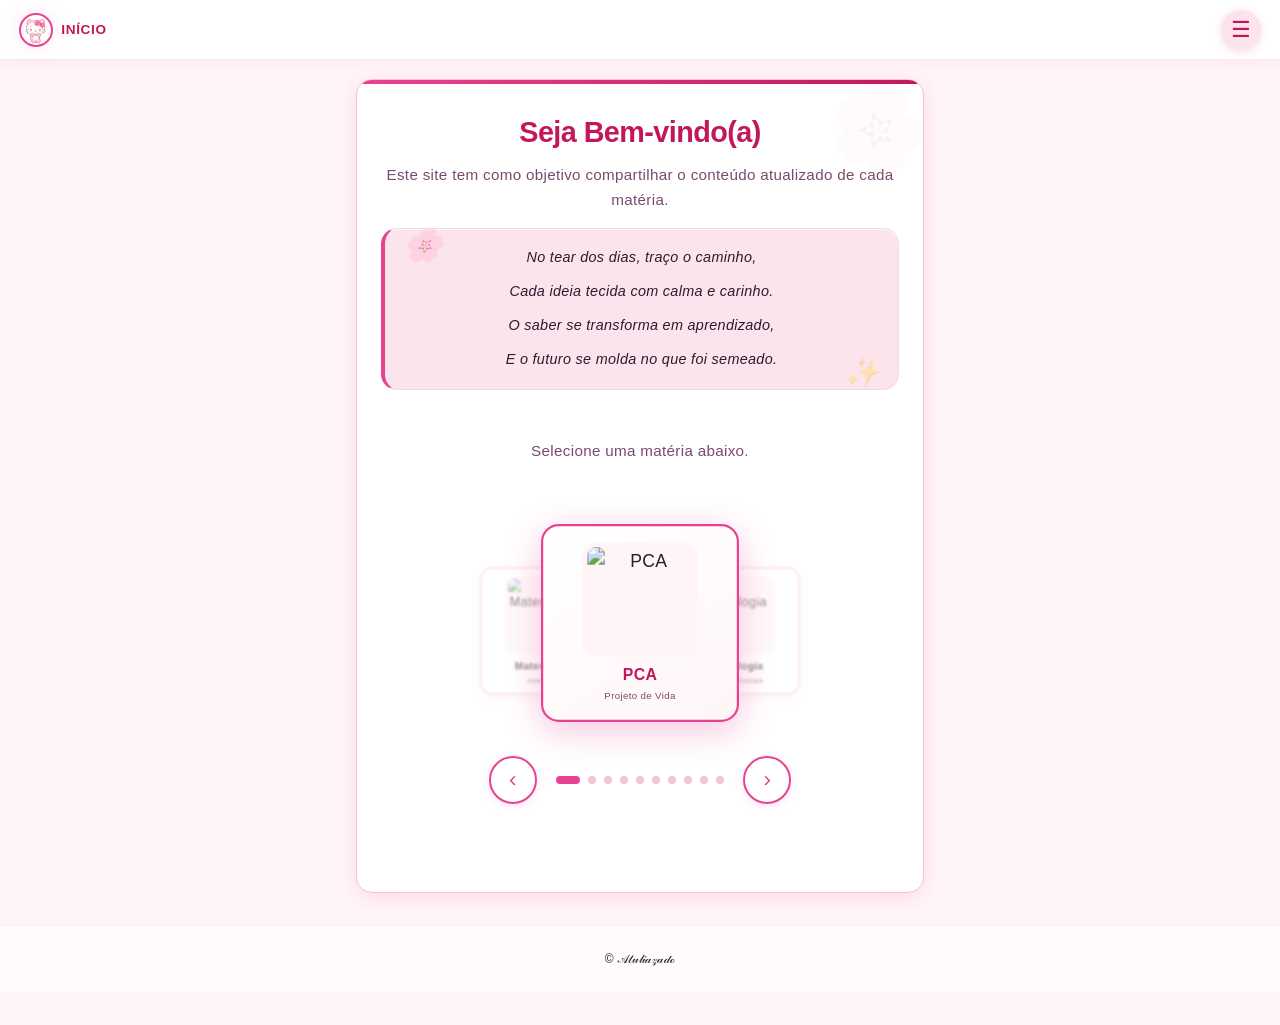
==== commit 1eab3510: "Update image path for PCA item in index.html" ====
--- a/index.html
+++ b/index.html
@@ -626,7 +626,7 @@
     // =========================================================
     const itemsData = [
       { 
-        icon: 'img/um.gif', 
+        icon: 'atividy/img/um.gif', 
         label: 'PCA', 
         sub: 'Projeto de Vida', 
         link: 'pca.html' 
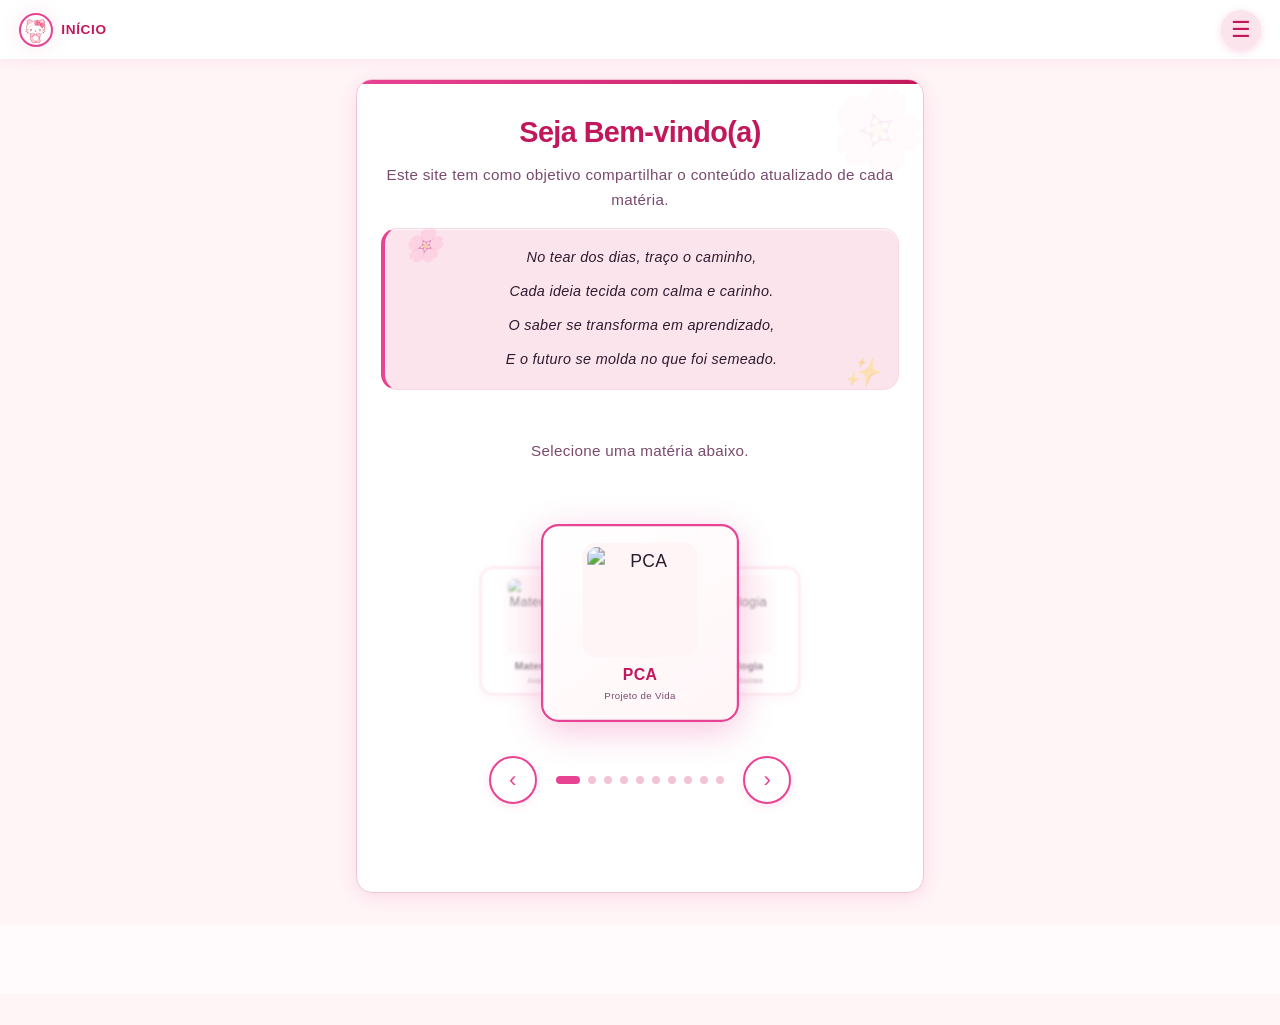
==== commit 1383e9f4: "Fix image file name case in itemsData" ====
--- a/index.html
+++ b/index.html
@@ -626,7 +626,7 @@
     // =========================================================
     const itemsData = [
       { 
-        icon: 'atividy/img/um.gif', 
+        icon: 'atividy/img/Um.gif', 
         label: 'PCA', 
         sub: 'Projeto de Vida', 
         link: 'pca.html' 
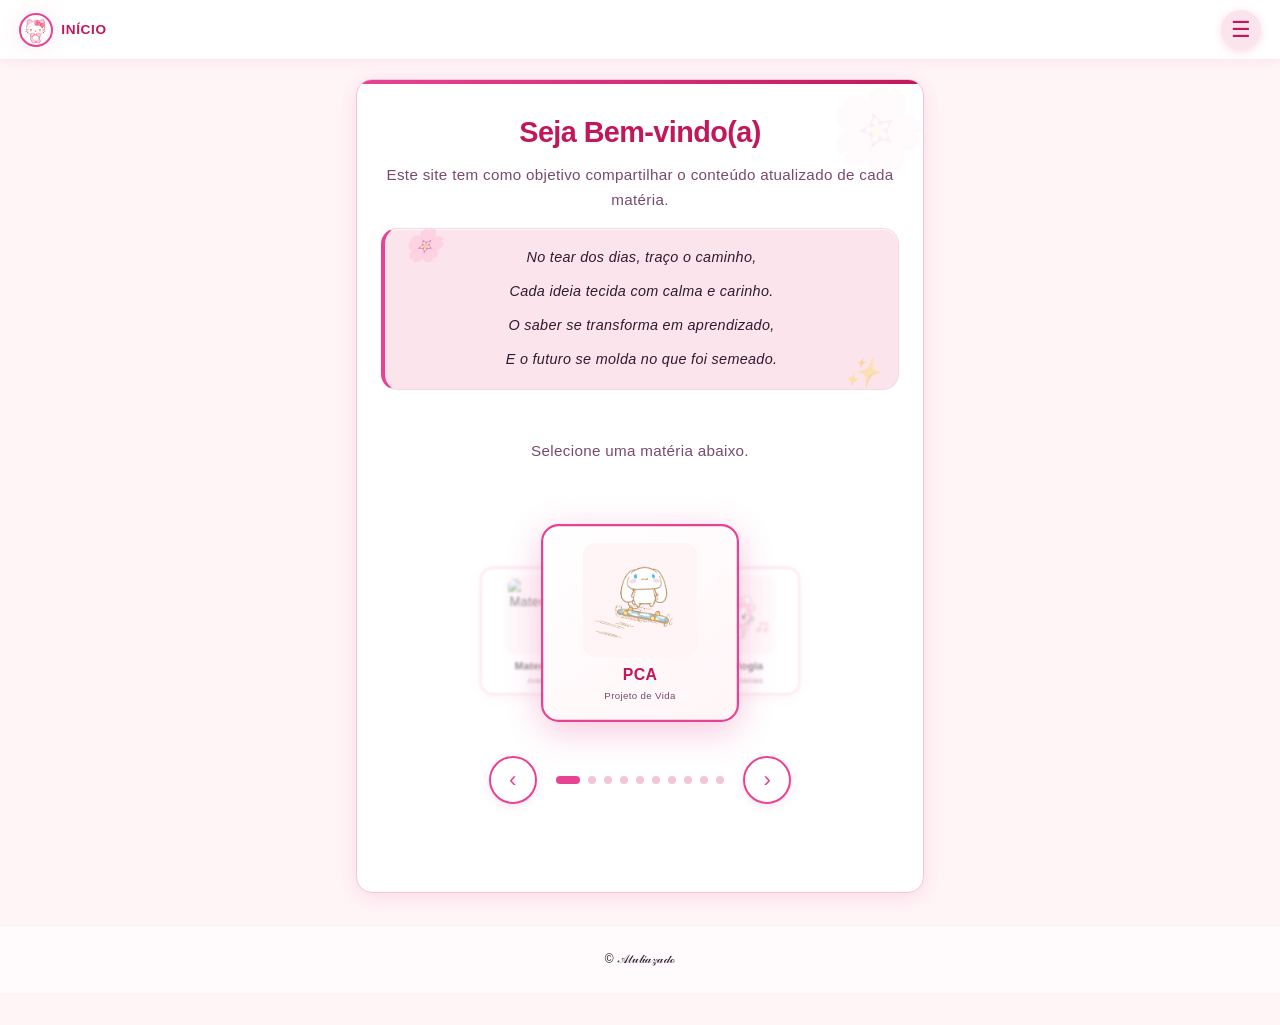
==== commit 7d4cde34: "Fix image paths in itemsData array" ====
--- a/index.html
+++ b/index.html
@@ -626,25 +626,25 @@
     // =========================================================
     const itemsData = [
       { 
-        icon: 'atividy/img/Um.gif', 
+        icon: 'Img/Um.gif', 
         label: 'PCA', 
         sub: 'Projeto de Vida', 
         link: 'pca.html' 
       },
       { 
-        icon: 'img/A2.gif', 
+        icon: 'Img/A2.gif', 
         label: 'Sociologia', 
         sub: 'Estudos Sociais', 
         link: 'sociologia.html' 
       },
       { 
-        icon: 'img/A3.gif', 
+        icon: 'atividady/Img/A3.gif', 
         label: 'Português', 
         sub: 'Língua & Literatura', 
         link: 'portugues.html' 
       },
       { 
-        icon: 'img/A4.gif', 
+        icon: 'atividady/img/A4.gif', 
         label: 'Filosofia', 
         sub: 'Pensamento Crítico', 
         link: 'filosofia.html' 
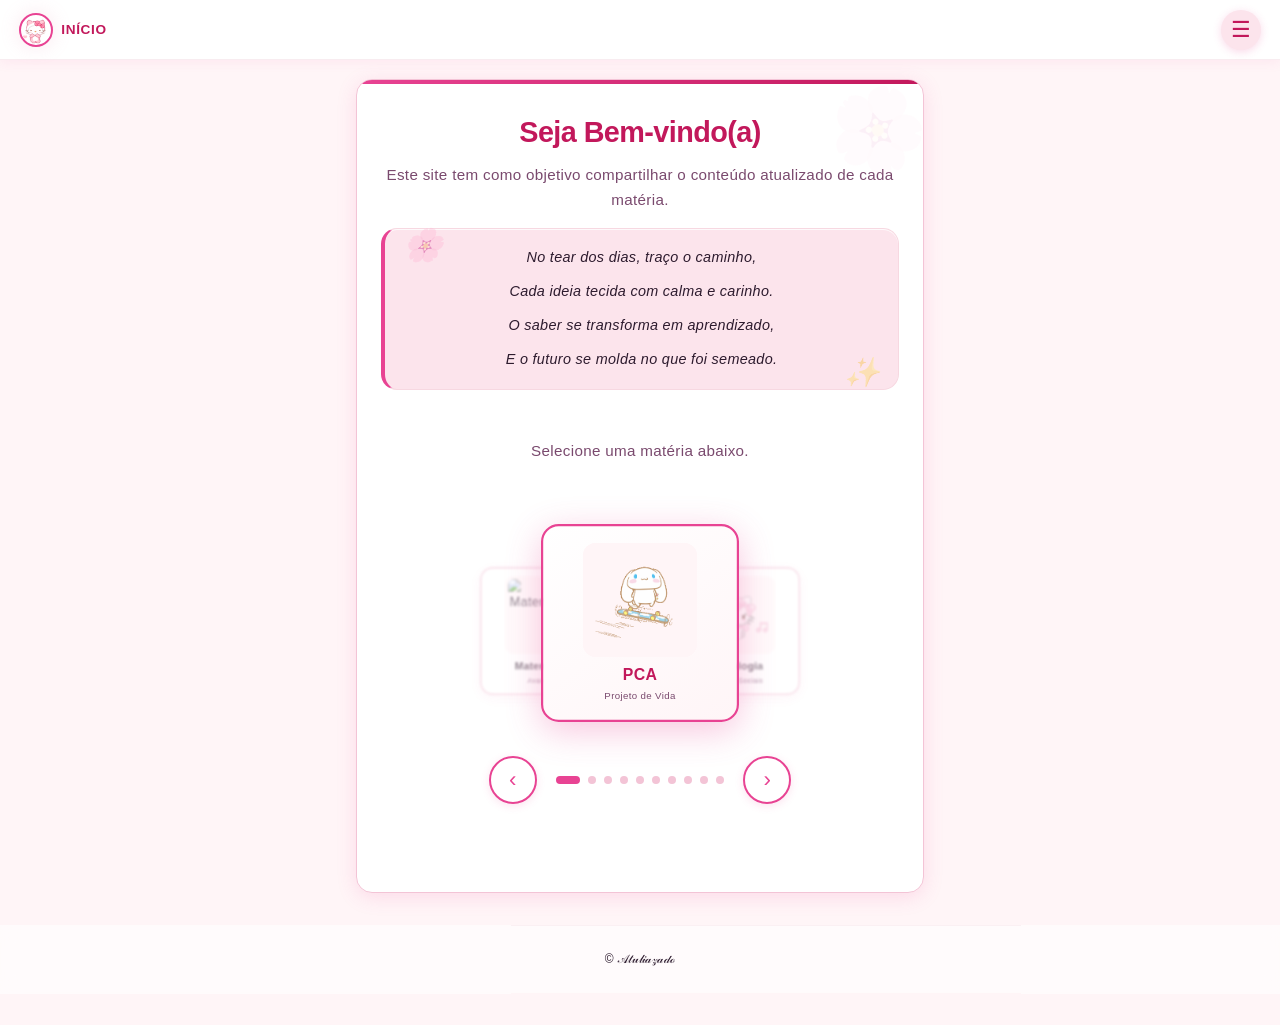
==== commit cdce1437: "Fix icon paths in index.html" ====
--- a/index.html
+++ b/index.html
@@ -638,49 +638,49 @@
         link: 'sociologia.html' 
       },
       { 
-        icon: 'atividady/Img/A3.gif', 
+        icon: 'Img/A3.gif', 
         label: 'Português', 
         sub: 'Língua & Literatura', 
         link: 'portugues.html' 
       },
       { 
-        icon: 'atividady/img/A4.gif', 
+        icon: 'Img/A4.gif', 
         label: 'Filosofia', 
         sub: 'Pensamento Crítico', 
         link: 'filosofia.html' 
       },
       { 
-        icon: 'img/Um.gif', 
+        icon: 'Img/Um.gif', 
         label: 'Geografia', 
         sub: 'Espaço & Sociedade', 
         link: 'geografia.html' 
       },
       { 
-        icon: 'img/A5.gif', 
+        icon: 'Img/A5.gif', 
         label: 'Redação', 
         sub: 'Escrita Criativa', 
         link: 'redacao.html' 
       },
       { 
-        icon: 'img/A6.gif', 
+        icon: 'Img/A6.gif', 
         label: 'Mat. Básica', 
         sub: 'Fundamentos', 
         link: 'matematica.html' 
       },
       { 
-        icon: 'img/A7.gif', 
+        icon: 'Img/A7.gif', 
         label: 'História', 
         sub: 'Tempo & Memória', 
         link: 'historia.html' 
       },
       { 
-        icon: 'img/A8.gif', 
+        icon: 'Img/A8.gif', 
         label: 'Educação Física', 
         sub: 'Movimento & Saúde', 
         link: 'edc.html' 
       },
       { 
-        icon: 'img/Quatro.gif', 
+        icon: 'Img/Quatro.gif', 
         label: 'Matemática', 
         sub: 'Avançada', 
         link: 'matematicaa.html' 
